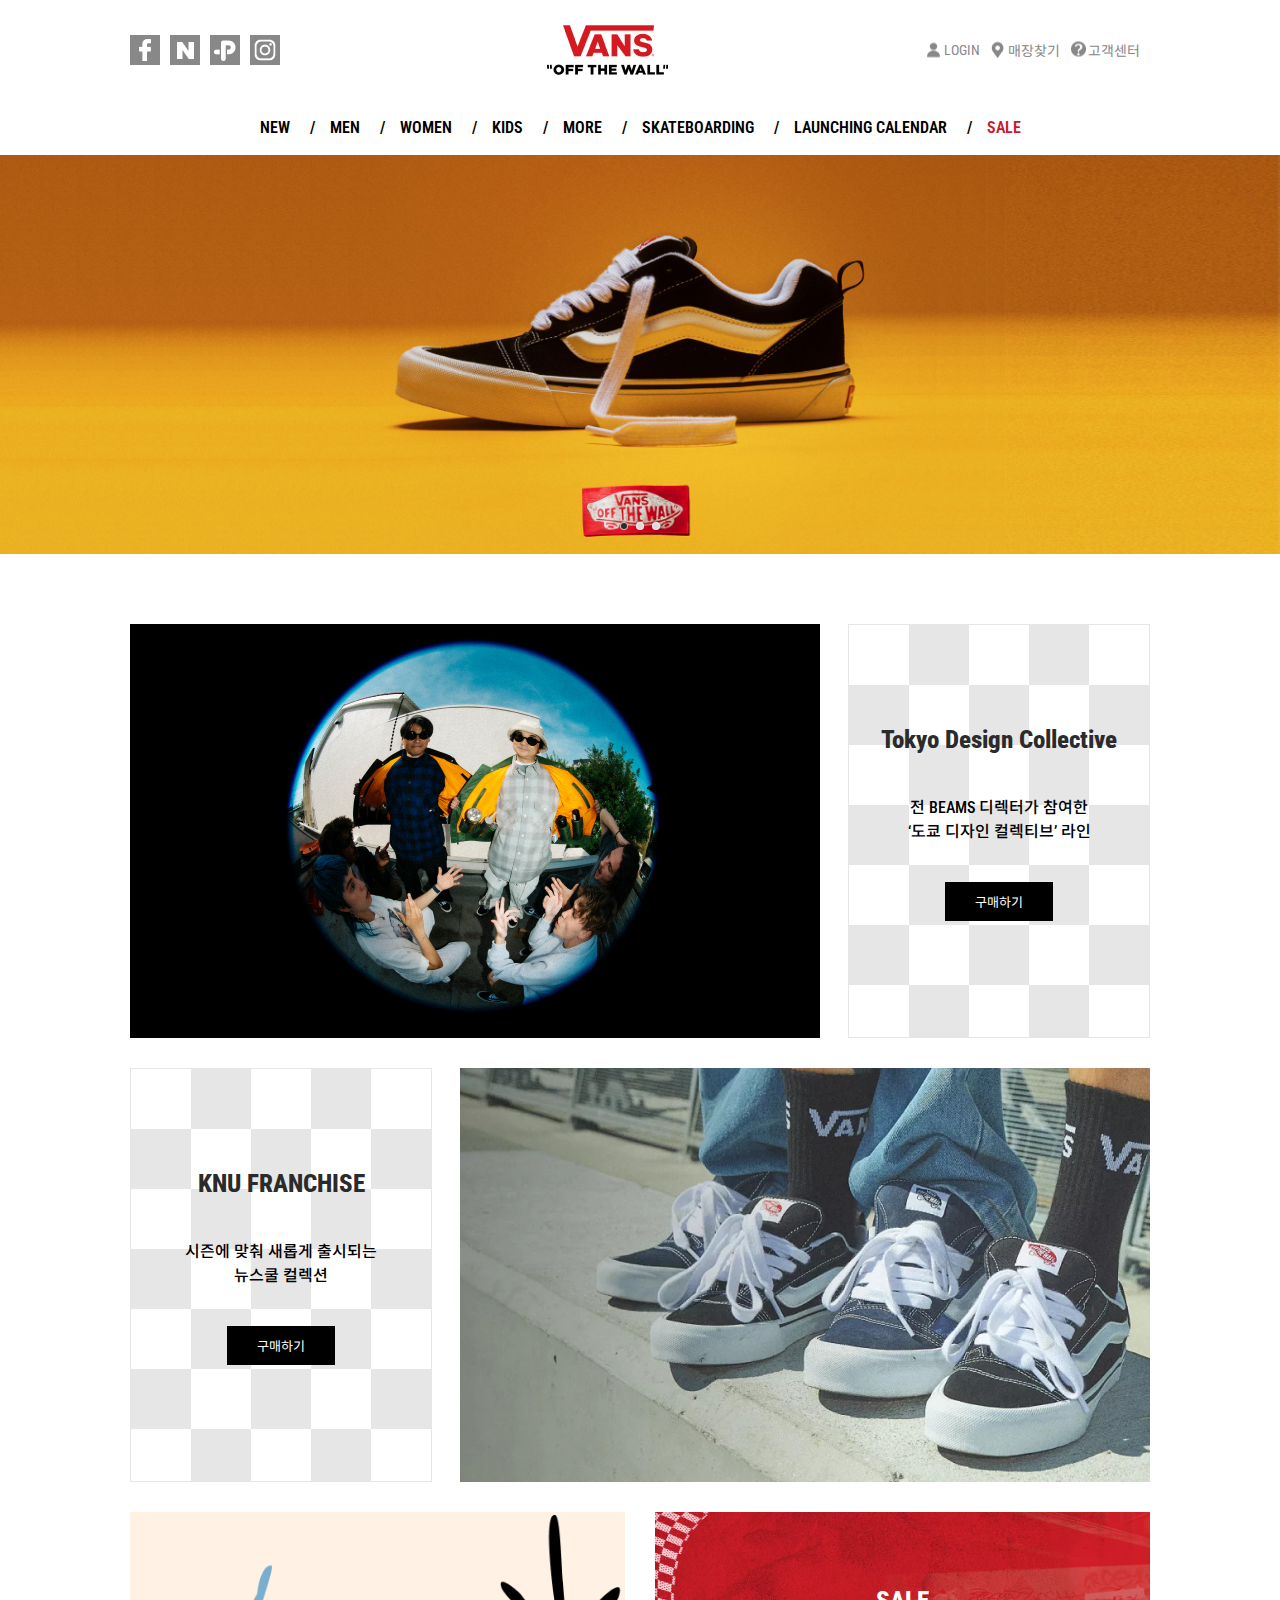
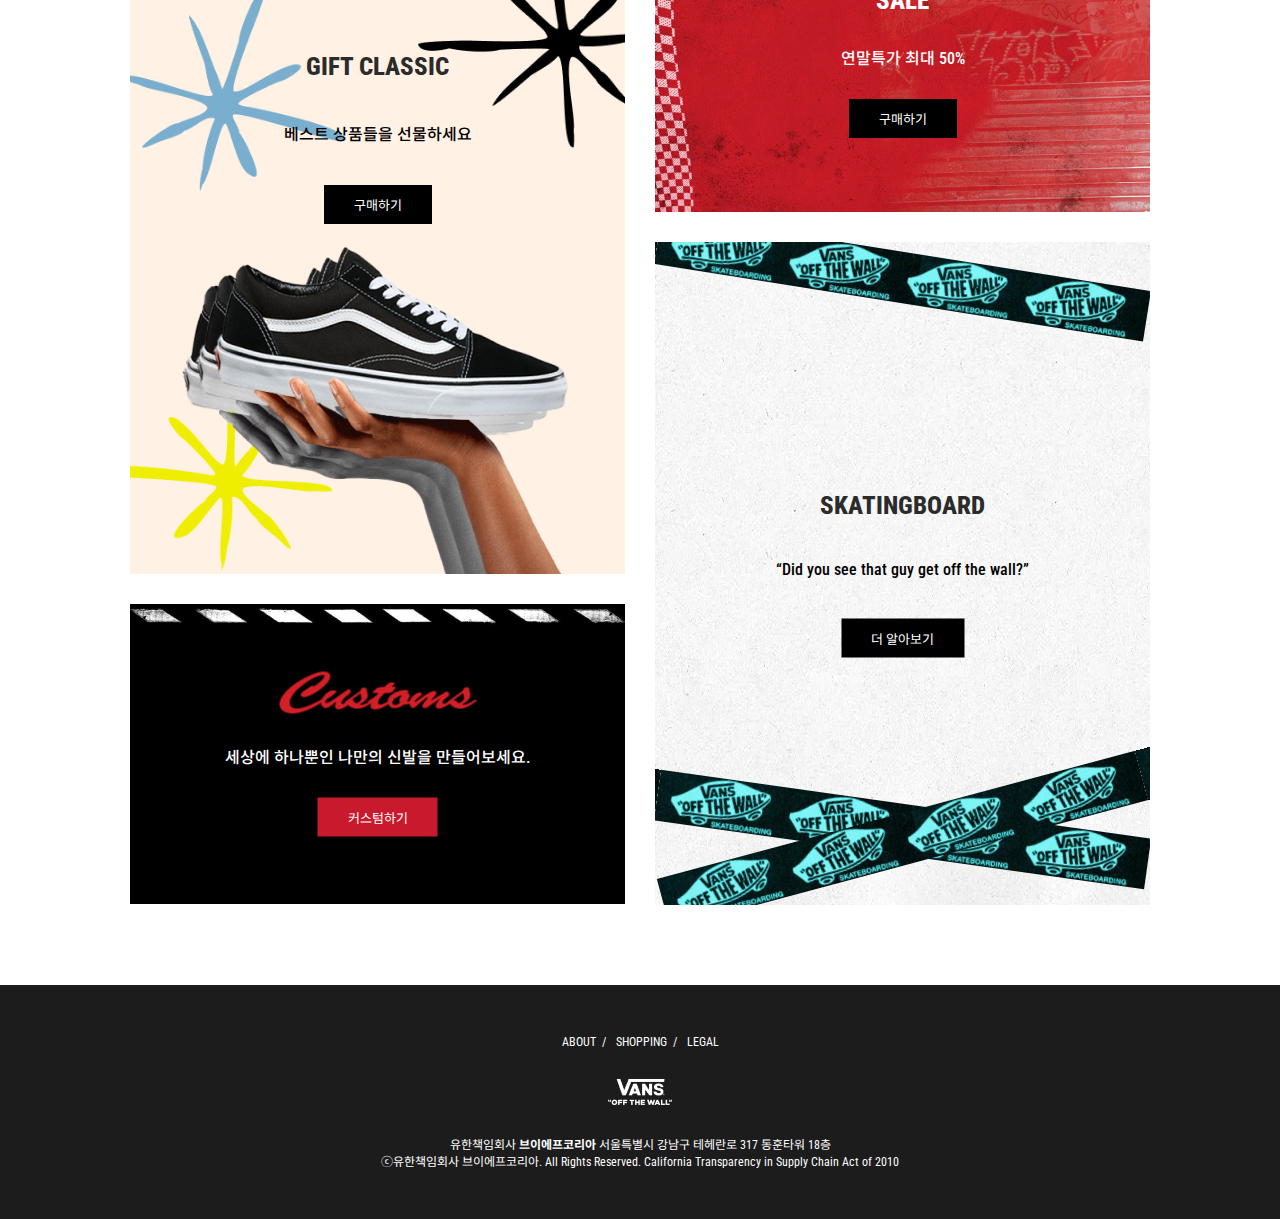
==== vans.html @ 963b0256 "vans/1" ====
<!DOCTYPE html>
<html lang="en">
<head>
<meta charset="UTF-8">
<meta name="viewport" content="width=device-width, initial-scale=1.0">
<title>VANS</title>
<link rel="stylesheet" href="https://fonts.googleapis.com/css2?family=Noto+Sans+KR:wght@400;500;600&display=swap">
<link rel="stylesheet" href="https://fonts.googleapis.com/css2?family=Roboto+Condensed:wght@400;500;700;800&display=swap" >
<link rel="stylesheet" href="https://cdn.jsdelivr.net/npm/swiper@11/swiper-bundle.min.css" />

<link rel="stylesheet" href="css/vans.css">

<script src="https://cdn.jsdelivr.net/npm/swiper@11/swiper-bundle.min.js"></script>
<script src="https://code.jquery.com/jquery-1.12.4.min.js"></script>
<script>
$(function(){
    const mainSwiper = new Swiper(".mainSwiper", {
        navigation: {
        nextEl: ".swiper-button-next",
        prevEl: ".swiper-button-prev"
        },
        pagination: {
        el: ".swiper-pagination",
        }
    });
    const subSwiper = new Swiper(".subSwiper", {
        loop: true,
        loopAdditionalSlides: 1,
        slidesPerView: 1,
        centeredSlides: true,
        autoplay: {
            delay: 0
        },
        speed: 6000,
    });

    $("#gnb .gnb_inner > ul > li").hover(function(){
    if($(this).children().length == 2) {
        $("#gnb .gnb_inner > ul > li").removeClass("on");
        $(this).addClass("on");
        $("#gnb .gnb_inner > ul > li").removeClass("active");
        $(this).addClass("active");
        $("#gnb .dum").addClass("active");
    }
    else {
        $("#gnb .gnb_inner > ul > li").removeClass("on");
        $(this).addClass("on");
        $("#gnb .dum").removeClass("active");
    }
    },
    function(){
        $(this).removeClass("on");
        $(this).removeClass("active");
        $("#gnb .dum").removeClass("active");
    });
    $("#gnb .gnb_inner > ul > li > a").focusin(function(){
        if($(this).next().length == 1){
            $("#gnb .gnb_inner > ul > li").removeClass("on");
            $(this).parent().addClass("on");

            $("#gnb .gnb_inner > ul > li").removeClass("active");
            $(this).parent().addClass("active");
            $("#gnb .dum").addClass("active");
        }
        else {
            $("#gnb .gnb_inner > ul > li").removeClass("active");
            $(this).parent().addClass("active");
            // $("#gnb .gnb_inner > ul > li").removeClass("active");
            $("#gnb .dum").removeClass("active");      
        }
    });

    $("#gnb ul ul.twoDepth li:last-child ul.threeDepth li:last-child").focusout(function(){
    if($("#gnb .gnb_inner > ul > li > a").next().length == 1) {
        $("#gnb .gnb_inner > ul > li").removeClass("active");
        $("#gnb .gnb_inner > ul > li").removeClass("on");
    }
    else {
        $("#gnb .gnb_inner > ul > li").removeClass("on");
    }
    });
    $("#gnb li ul.twoDepth li a").focusin(function(){
        $(this).parent().addClass("on");
    });
    $("#gnb li ul.threeDepth li:last-child a").focusout(function(){
        $("#gnb li ul.twoDepth li").removeClass("on");
    });
});
</script>
</head>
<body>
<div class="container">
    <div id="header">
        <div class="header_top">
            <div class="sns">
                <ul>
                    <li><a href="" class="facebook"><img src="images/facebook_ico.png" alt="facebook"></a></li>
                    <li><a href="" class="naver"><img src="images/naver_ico.png" alt="naver"></a></li>
                    <li><a href="" class="kakao"><img src="images/kakao_ico.png" alt="kakaoplus"></a></li>
                    <li><a href="" class="instagram"><img src="images/instagram_ico.png" alt="instagram"></a></li>
                </ul>
            </div>
            <h1><a href="" class="logo"><img src="images/logo_main.png" alt="vans"></a></h1>
            <div class="utils">
                <ul>
                    <li><a href="" class="login">LOGIN</a></li>
                    <li><a href="" class="location">매장찾기</a></li>
                    <li><a href="" class="service">고객센터</a></li>
                </ul>
            </div>
        </div>
    </div>
        <nav id="gnb">
            <div class="gnb_inner">
            <div class="dum"></div>
                <ul> <!--1depth-->
                    <li><a href="">NEW</a>
                        <ul class="twoDepth"> <!--2depth-->
                            <li>
                                <a href=""><span>NEW</span></a>
                                <ul class="threeDepth"> <!--3depth-->
                                    <li><a href="">NEW</a></li>
                                    <li><a href="">신발 신상품</a></li>
                                    <li><a href="">의류 신상품</a></li>
                                    <li><a href="">액세서리 신상품</a></li>
                                    <li><a href="">키즈신상품</a></li>
                                </ul>
                            </li>
                            <li>
                                <a href=""><span>COLLECTION</span></a>
                                <ul class="threeDepth">
                                    <li><a href="">신년 특가 최대 72%</a></li>
                                    <li><a href="">Tokyo Design Collective</a></li>
                                    <li><a href="">VANS x NBHD</a></li>
                                    <li><a href="">겨울 신발 제품</a></li>
                                    <li><a href="">우수한 보온&방수 기능, MTE-3</a></li>
                                </ul>
                            </li>
                            <li>
                                <a href=""><span>CUSTOMS</span></a>
                                <ul class="threeDepth">
                                    <li><a href="">DISNEY X VANS</a></li>
                                    <li><a href="">PINK VIBE</a></li>
                                    <li><a href="">NEW SEASON, NEW SWATCH</a></li>
                                </ul>
                            </li>
                            
                        </ul>
                    </li>
                    <li>
                        <a href="">MEN</a>
                                <ul class="twoDepth"> <!--2depth-->
                                    <li>
                                        <a href=""><span>신발</span></a>
                                        <ul class="threeDepth"> <!--3depth-->
                                            <li><a href="">전체보기</a></li>
                                            <li><a href="">코어클래식</a></li>
                                            <li><a href="">클래식</a></li>
                                            <li><a href="">스케이트 슈즈</a></li>
                                            <li><a href="">클래식플러스</a></li>
                                            <li><a href="">서프</a></li>
                                            <li><a href="">VAULT</a></li>
                                            <li><a href="">스노우</a></li>
                                        </ul>
                                    </li>
                                    <li>
                                        <a href=""><span>의류</span></a>
                                        <ul class="threeDepth">
                                            <li><a href="">전체보기</a></li>
                                            <li><a href="">탑 & 티셔츠</a></li>
                                            <li><a href="">플리스</a></li>
                                            <li><a href="">아우터</a></li>
                                            <li><a href="">하의</a></li>
                                        </ul>
                                    </li>
                                    <li>
                                        <a href=""><span>액세서리</span></a>
                                        <ul class="threeDepth">
                                            <li><a href="">전체보기</a></li>
                                            <li><a href="">모자</a></li>
                                            <li><a href="">가방</a></li>
                                            <li><a href="">양말</a></li>
                                            <li><a href="">기타</a></li>
                                        </ul>
                                    </li>
                                    <li>
                                        <a href=""><span>WHAT'S HOT</span></a>
                                        <ul class="threeDepth">
                                            <li><a href="">베스트 셀러</a></li>
                                            <li><a href="">뉴 스쿨 & 뉴 슬립</a></li>
                                            <li><a href="">울트라레인지</a></li>
                                            <li><a href="">컴피쿠시</a></li>
                                            <li><a href="">온라인 단독</a></li>
                                            <li><a href="">컬러 띠어리 컬렉션</a></li>
                                        </ul>
                                    </li>
                                </ul>
                    </li>
                    <li><a href="">WOMEN</a>
                                <ul class="twoDepth"> <!--2depth-->
                                    <li>
                                        <a href=""><span>신발</span></a>
                                        <ul class="threeDepth"> <!--3depth-->
                                            <li><a href="">전체보기</a></li>
                                            <li><a href="">코어클래식</a></li>
                                            <li><a href="">클래식</a></li>
                                            <li><a href="">스케이트 슈즈</a></li>
                                            <li><a href="">클래식플러스</a></li>
                                            <li><a href="">서프</a></li>
                                            <li><a href="">VAULT</a></li>
                                            <li><a href="">스노우</a></li>
                                        </ul>
                                    </li>
                                    <li>
                                        <a href=""><span>의류</span></a>
                                        <ul class="threeDepth">
                                            <li><a href="">전체보기</a></li>
                                            <li><a href="">탑 & 티셔츠</a></li>
                                            <li><a href="">플리스</a></li>
                                            <li><a href="">아우터</a></li>
                                            <li><a href="">하의</a></li>
                                            <li><a href="">원피스 & 스커트</a></li>
                                        </ul>
                                    </li>
                                    <li>
                                        <a href=""><span>액세서리</span></a>
                                        <ul class="threeDepth">
                                            <li><a href="">전체보기</a></li>
                                            <li><a href="">모자</a></li>
                                            <li><a href="">가방</a></li>
                                            <li><a href="">양말</a></li>
                                            <li><a href="">기타</a></li>
                                        </ul>
                                    </li>
                                    <li>
                                        <a href=""><span>WHAT'S HOT</span></a>
                                        <ul class="threeDepth">
                                            <li><a href="">베스트 셀러</a></li>
                                            <li><a href="">뉴 스쿨 & 뉴 슬립</a></li>
                                            <li><a href="">울트라레인지</a></li>
                                            <li><a href="">컴피쿠시</a></li>
                                            <li><a href="">온라인 단독</a></li>
                                            <li><a href="">컬러 띠어리 컬렉션</a></li>
                                        </ul>
                                    </li>
                                </ul>

                    </li>
                    <li><a href="">KIDS</a>
                                <ul class="twoDepth"> <!--2depth-->
                                    <li>
                                        <a href=""><span>신발</span></a>
                                        <ul class="threeDepth"> <!--3depth-->
                                            <li><a href="">전체보기</a></li>
                                            <li><a href="">토들러</a></li>
                                            <li><a href="">키즈</a></li>
                                            <li><a href="">베스트 셀러</a></li>
                                        </ul>
                                    </li>
                                    <li>
                                        <a href=""><span>의류</span></a>
                                        <ul class="threeDepth">
                                            <li><a href="">전체보기</a></li>
                                            <li><a href="">보이즈 & 걸즈</a></li>
                                            <li><a href="">키즈</a></li>
                                        </ul>
                                    </li>
                                    <li>
                                        <a href=""><span>액세서리</span></a>
                                        <ul class="threeDepth">
                                            <li><a href="">전체보기</a></li>
                                            <li><a href="">모자</a></li>
                                            <li><a href="">양말</a></li>
                                        </ul>
                                    </li>
                                    <li>
                                        <a href=""><span>CUSTOMS</span></a>
                                        <ul class="threeDepth">
                                            <li><a href="">커스텀 하기</a></li>
                                        </ul>
                                    </li>
                                </ul>
                    </li>
                    <li><a href="">MORE</a>

                                <ul class="twoDepth"> <!--2depth-->
                                    <li>
                                        <a href=""><span>CUSTOMS</span></a>
                                        <ul class="threeDepth"> <!--3depth-->
                                            <li><a href="">나만의 신발 만들기</a></li>
                                            <li><a href="">어센틱 커스텀</a></li>
                                            <li><a href="">슬립온 커스텀</a></li>
                                            <li><a href="">올드스쿨 커스텀</a></li>
                                            <li><a href="">에라 커스텀</a></li>
                                            <li><a href="">스케이트-하이 커스텀</a></li>
                                        </ul>
                                    </li>
                                    <li>
                                        <a href=""><span>FEATURED</span></a>
                                        <ul class="threeDepth">
                                            <li><a href="">DISNEY X VANS</a></li>
                                            <li><a href="">PINK VIBE</a></li>
                                            <li><a href="">NEW SEASON, NEW SWATCH</a></li>
                                        </ul>
                                    </li>
                                </ul>
                    </li>
                    <li><a href="">SKATEBOARDING</a></li>
                    <li><a href="">LAUNCHING CALENDAR</a></li>
                    <li><a href="" ><span>SALE</span></a></li>
                </ul>
            </div>
        </nav>


    <!-- slider -->
    <div id="main_slider">
        <div class="main_slider mainSwiper">
            <div class="swiper-wrapper">
                <div class="swiper-slide"><img src="images/slider1.png" alt=""></div>
                <div class="swiper-slide"><img src="images/slider2.png" alt=""></div>
                <div class="swiper-slide"><img src="images/slider3.png" alt=""></div>
            </div>
        <div class="swiper-pagination"></div>
        <div class="swiper-button-next"></div>
        <div class="swiper-button-prev"></div>
        </div>
    </div>

    <div id="section">
        <div class="sec_top">
            <a href="" class="img"><img src="images/tdc_pic.png" alt="tokyo_design_collective"></a>
            <a href="" class="text">
                <div class="inner">
                    <h4>Tokyo Design Collective</h4>
                    <p>전 BEAMS 디렉터가 참여한 <br> ‘도쿄 디자인 컬렉티브’ 라인</p>
                    <span class="btn">구매하기</span>
                </div>
            </a>
        </div>

        <div class="sec_mid">
            <a href="" class="text">
                <div class="inner">
                    <h4>KNU FRANCHISE</h4>
                    <p>시즌에 맞춰 새롭게 출시되는<br>
                        뉴스쿨 컬렉션</p>
                    <span class="btn">구매하기</span>
                </div>
            </a>
            <a href="" class="img"><img src="images/knu_pic.png" alt="KNU_FRANCHISE"></a>
        </div>

        <div class="sec_bottom">
            <div class="sec_bottom_left">
                <a href="" class="left_top">
                    <img class="gift" src="images/gift_bg.png" alt="">
                        <div class="decoration">
                            <img class="star1" src="images/star1.png" alt="">
                            <img class="star2" src="images/star2.png" alt="">
                            <img class="star3" src="images/star3.png" alt="">
                            <img class="shoes" src="images/gift_shoes.png" alt="">                            
                        </div>
                    <div class="text">
                        <h4>GIFT CLASSIC</h4>
                        <p>베스트 상품들을 선물하세요</p>
                        <span class="btn">구매하기</span>
                    </div>
                </a>
                <a href="" class="left_bottom">
                        <img src="images/custom_bg.png" alt="">
                            
                        <div class="text">
                            <img class="logo" src="images/custom_logo.png" alt="custom">
                            <p>세상에 하나뿐인 나만의 신발을 만들어보세요.</p>
                            <span class="btn">커스텀하기<img src="images/custom_ico.png" alt=""></span>
                        </div>
                </a>
                </div>
            <div class="sec_bottom_right">
                <a href="" class="right_top">
                    <div class="sale">
                    <img src="images/sale_bg.png" alt="">
                    <div class="text">
                        <h4>SALE</h4>
                        <p>연말특가 최대 50%</p>
                        <span class="btn">구매하기</span>
                    </div>
                </div>
                </a>
                <a href="" class="right_bottom">
                    <div id="sub_slider">
                        <img src="images/skatingboard_bg.png" alt="">
                        <div class="test1">
                        <div class="sub_slider subSwiper">
                            <div class="swiper-wrapper">
                                <div class="swiper-slide"><img src="images/skatingboard_line.png" alt=""></div>
                                <div class="swiper-slide"><img src="images/skatingboard_line.png" alt=""></div>
                                <div class="swiper-slide"><img src="images/skatingboard_line.png" alt=""></div>
                            </div>
                        </div>
                        </div>
                        <div class="test2">
                            <div class="sub_slider subSwiper">
                                <div class="swiper-wrapper">
                                    <div class="swiper-slide"><img src="images/skatingboard_line.png" alt=""></div>
                                    <div class="swiper-slide"><img src="images/skatingboard_line.png" alt=""></div>
                                    <div class="swiper-slide"><img src="images/skatingboard_line.png" alt=""></div>
                                </div>
                            </div>
                            </div>
                    
                        <div class="test3">
                            <div dir="rtl" class="sub_slider subSwiper">
                                <div class="swiper-wrapper">
                                    <div class="swiper-slide"><img src="images/skatingboard_line.png" alt=""></div>
                                    <div class="swiper-slide"><img src="images/skatingboard_line.png" alt=""></div>
                                    <div class="swiper-slide"><img src="images/skatingboard_line.png" alt=""></div>
                                </div>
                            </div>
                            </div>
                    <div class="text">
                        <h4>SKATINGBOARD</h4>
                        <p>“Did you see that guy get off the wall?”</p>
                        <span class="btn">더 알아보기</span>
                    </div>
                </div>
                </a>
            </div>
        </div>
    </div>
    <div id="footer">
        <div class="footer_inner">
        <nav class="footer">
            <ul>
                <li><a href="">ABOUT</a></li>
                <li><a href="">SHOPPING</a></li>
                <li><a href="">LEGAL</a></li>
            </ul>
        </nav>
        <a href="" class="ft_logo"><img src="images/logo_ft.png" alt="vans"></a>
        <p class="copyright">
            유한책임회사 <span>브이에프코리아</span> 서울특별시 강남구 테헤란로 317 동훈타워 18층 <br>ⓒ유한책임회사 브이에프코리아. All Rights Reserved. California Transparency in Supply Chain Act of 2010
        </p>
    </div>
</div>
</body>
</html>
---- css/vans.css ----
@charset "utf-8";
/* Reset CSS */
body, h1, h2, h3, h4, h5, h6, p, ul, ol, table, dl, dd {
	margin: 0;
	padding: 0;
}
h1 {
	font-size: 16px;
}
a {
	text-decoration: none;
	color: #000;
}
ul,ol {
	list-style: none;
}
img {
	max-width: 100%;
	vertical-align: middle;
	border: none;
}
body {
    font-family: "Roboto Condensed" , "Noto Sans KR" , sans-serif;
}

/*header*/
.container {
	/* overflow-x: hidden; */
	word-break: keep-all;
}
#header {
	max-width: 1020px;
	margin: 0 auto;
}

#header .header_top {
	display: flex;
	justify-content: space-between;
	align-items: center;
	height: 100px;
}

#header .header_top .sns ul {
	display: flex;
	gap: 10px;
}
#header .header_top .sns ul li a {
	display: block;
	background: #888;
	transition: 0.2s;
}
#header .header_top .sns ul li a.facebook:hover {
	background-color: #1877F2;
}
#header .header_top .sns ul li a.naver:hover {
	background-color: #2DB400;
}
#header .header_top .sns ul li a.kakao:hover {
	background-color: #FFE812;
}
#header .header_top .sns ul li a.instagram:hover {
	background: linear-gradient(180deg, #743BCB 0%, #9E2BB5 20%, #C82290 37%, #E6266B 53%, #F13B51 68%, #FB6838 85%, #FDA541 99%, #FDAC42 100%);
}

#header .utils ul {
	display: flex;
	align-items: center;
	gap: 8px;
}
#header .utils ul li a {
	display: block;
	padding: 0 10px;
	/* line-height: 100px; */
	font-size: 0.875em;
	color: #888;
	
}
#header .utils ul li a {
	position: relative;
}
#header .utils ul li a::before {
	position: absolute;
	content: "";
	left: -7px;
	top: 50%;
	transform: translatey(-50%);
	display: block;
	width: 17px;
	height: 17px;
}
#header .utils ul li a.login::before {
	left: -9px;
	background: url(../images/login_ico.png) no-repeat;
}
#header .utils ul li a.location::before {
	background: url(../images/loction_ico.png) no-repeat;

}
#header .utils ul li a.service::before {
	background: url(../images/service_ico.png) no-repeat;

}

#gnb {
	height: 55px;
	z-index: 10;
	white-space: nowrap;
	position: relative;
	/* overflow: hidden; */
}

#gnb .gnb_inner {
	max-width: 1020px;
	margin: 0 auto;
}
#gnb .dum {
	display: none;
	position: absolute;
	left: 0;
	top: 55px;
	width: 100%;
	height: 350px;
	background-color: #000;
	z-index: 2;
}

#gnb .dum.active {
	display: block;
}
#gnb .gnb_inner > ul {
	display: flex;
	position: relative;
	justify-content: center;
}
#gnb .gnb_inner > ul > li > a {
	display: block;
	line-height: 55px;
	padding: 0 20px;
	font-weight: 600;
	position: relative;
}
#gnb .gnb_inner > ul > li > a > span {
	color: #C9192C;
}
#gnb .gnb_inner > ul > li.active > a,
#gnb .gnb_inner > ul > li:hover > a {
	color: #C9192C;
}
#gnb .gnb_inner > ul > li:first-child > a::before {
	display: none;
}
#gnb .gnb_inner > ul > li > a::before {
	position: absolute;
	content: "/";
	left: 0;
	top: 0;
	color: #000;
}
#gnb .gnb_inner > ul > li:nth-child(-n+5).on > a::after {
	position: absolute;
	content: "";
	left: 50%;
	bottom: -5px;
	width: 10px;
	height: 10px;
	background-color: #000;
	transform: translateX(-50%) rotate(45deg);
}
#gnb li ul.twoDepth {
	display: none;
	padding-top: 20px;
	height: 300px;
	position: absolute;
	left: 0;
	z-index: 12;
} 
#gnb li.active ul.twoDepth {
	display: flex;
	justify-content: space-between;
}
#gnb li ul.twoDepth a {
	display: block;
	line-height: 30px;
}
#gnb li ul.twoDepth a:hover,
#gnb li ul.twoDepth a:focus {
	text-decoration: underline;
}
#gnb li ul.twoDepth a span {
	color: #79aecf;
	font-weight: 600;	
}
#gnb li ul.twoDepth li.on a span,
#gnb li ul.twoDepth li:hover a span {
	text-decoration: underline;	
}
#gnb li.active ul.twoDepth li {
	text-align: center;
	padding: 0 20px;
}
#gnb li ul.threeDepth li a {
	color: #fff;
	font-size: 0.8125em;
}

#main_slider .main_slider {
    width: 100%;
    height: 100%;
    overflow: hidden;
    position: relative;
}
#main_slider .swiper-slide {
    text-align: center;
    font-size: 1.125em;
    background: #fff;
    display: flex;
    justify-content: center;
    align-items: center;
}
#main_slider .swiper-slide img {
    display: block;
    width: 100%;
    height: 100%;
    object-fit: cover;
}

#main_slider .main_slider .swiper-button-next {
    right: 10%;
}
#main_slider .main_slider .swiper-button-prev {
    left: 10%;
}
#main_slider .main_slider .swiper-button-next,
#main_slider .main_slider .swiper-button-prev {
	display: none;
    color: #888;
}
/*jquery 넣기*/
#main_slider:hover .main_slider .swiper-button-next,
#main_slider:hover .main_slider .swiper-button-prev {
	display: block;
}
#main_slider .main_slider .swiper-button-next:after,
#main_slider .main_slider .swiper-button-prev:after {
	font-size: 1.5625em;
}

#main_slider .main_slider .swiper-pagination.swiper-pagination-bullets {
	width: auto;
	bottom: 20px;
	left: 50%;
	transform: translateX(-50%);
	z-index: 4;
}
#main_slider .main_slider .swiper-pagination-bullet{
	background-color: #dbdbdb;
	border: 1px solid rgba(255, 255, 255, 0.7);
	box-sizing: border-box;
	opacity: 1;
}
#main_slider .main_slider .swiper-pagination-bullet.swiper-pagination-bullet-active {
	background-color: #2b2b2b;
	/* border: 1px solid #888; */
	box-sizing: border-box;
}

#section {
	margin-top: 70px;
}
#section .sec_top,
#section .sec_mid,
#section .sec_bottom {
	max-width: 1020px;
	margin: 0 auto;	
}
#section a.text {
	padding-top: 100px;
	width: 300px;
	text-align: center;	
	border: 1px solid #e6e6e6;
	background-color: #fff;
	background-image: linear-gradient(45deg, #e6e6e6 25%, transparent 25%, transparent 75%, #E6E6E6 75%, #E6E6E6), linear-gradient(45deg, #E6E6E6 25%, transparent 25%, transparent 75%, #E6E6E6 75%, #E6E6E6);
	background-position: 0 0, 60px 60px;
	background-size: 120px 120px;
}
#section h4 {
	color: #2b2b2b;
	font-weight: 800;
	font-size: 1.5625em;
	padding-bottom: 40px;
}
#section p {
	padding-bottom: 40px;
	font-weight: 500;
}
#section span.btn {
	display: inline-block;
	padding: 10px 30px;
	background-color: #000;
	color: #fff;
	font-size: 0.8125em;
	transition: 0.2s;
}
#section a:hover span.btn {
	background-color: #C9192C;
}
/* #section a.text .inner {
	padding: 116px 20px;
} */
#section .sec_top {
	display: flex;
	justify-content: space-between;
}
#section .sec_top a.img {
	position: relative;
	transition: 0.2s;
}
#section .sec_top a.img:hover::after {
	white-space: nowrap;
	position: absolute;
	content: "Tokyo Design Collective";
	left: 50%;
	top: 50%;
	transform: translate(-50%, -50%);
	padding: 150px 70px;
	font-size: 3.3125em;
    font-weight: 600;
    color: #fff;
    text-shadow: 5px 5px 5px #000;
	box-sizing: border-box;
	backdrop-filter: blur(1px);
}

#section .sec_mid {
	display: flex;
	justify-content: space-between;
	padding: 30px 0;
}
#section .sec_mid a.img {
	position: relative;
	transition: 0.2s;
}
#section .sec_mid a.img:hover::after {
	white-space: nowrap;
	position: absolute;
	content: "KNU FRANCHISE";
	left: 50%;
	top: 50%;
	transform: translate(-50%, -50%);
	padding: 170px 140px;
	font-size: 3.125em;
    font-weight: 600;
    color: #fff;
    text-shadow: 5px 5px 5px #000;
	box-sizing: border-box;
	backdrop-filter: blur(1px);
}

#section .sec_bottom {
	display: flex;
	justify-content: space-between;
}

#section .sec_bottom .sec_bottom_left a.left_top {
	display: block;
	position: relative;
	overflow: hidden;
}
#section .sec_bottom .sec_bottom_left a.left_top .decoration img {
	position: absolute;
	transition: ease-in 0.2s;
}
#section .sec_bottom .sec_bottom_left a.left_top .decoration img.star1 {
	top: 40px;
	left: -20px;
	transform: scale(0.9);
}
#section .sec_bottom .sec_bottom_left a.left_top:hover .decoration img.star1 {
	transform: scale(1) rotate(-10deg);
}
#section .sec_bottom .sec_bottom_left a.left_top .decoration img.star2 {
	bottom: -10px;
	left: -40px;
	transform: scale(0.9);
}
#section .sec_bottom .sec_bottom_left a.left_top:hover .decoration img.star2 {
	transform: scale(1) rotate(10deg);
}
#section .sec_bottom .sec_bottom_left a.left_top .decoration img.star3 {
	top: -10px;
	right: -40px;
	transform: scale(0.9);
}
#section .sec_bottom .sec_bottom_left a.left_top:hover .decoration img.star3 {
	top: -10px;
	right: -40px;
	transform: scale(1.2) rotate(20deg);
}
#section .sec_bottom .sec_bottom_left a.left_top .decoration img.shoes {
	bottom: 0;
	left: 50%;
	transform: translatex(-50%);
}
#section .sec_bottom .sec_bottom_left a.left_top img.gift {
	width: 100%;
	height: 100%;
	object-fit: cover;
}
#section .sec_bottom .sec_bottom_left a.left_top .text {
	position: absolute;
	top: 140px;
	left: 50%;
	transform: translatex(-50%);
	text-align: center;
}

#section .sec_bottom .sec_bottom_left a.left_bottom {
	display: block;
	position: relative;
	margin-top: 30px;
}

#section .sec_bottom .sec_bottom_left a.left_bottom .text {
	position: absolute;
	left: 50%;
	top: 50%;
	transform: translate(-50%, -50%);
	padding: 10px 0;
	color: #fff;
	text-align: center;
	white-space: nowrap;
	transition: all 0.2s;
}
#section .sec_bottom .sec_bottom_left a.left_bottom .text h4 {
	color: #fff;
	padding: 0;
}
#section .sec_bottom .sec_bottom_left a.left_bottom .text p {
	padding: 30px 0;
}

#section .sec_bottom .sec_bottom_left a.left_bottom .text span.btn {
	background-color: #C9192C;
	display: inline-block;
}
#section .sec_bottom .sec_bottom_left a.left_bottom:hover .text span.btn {
	background-color: #fff;
	color: #000;
	font-weight: 500;
}

#section .sec_bottom .sec_bottom_right a.right_bottom {
	display: block;
	position: relative;
}

#section .sec_bottom .sec_bottom_right .right_top .sale {
	position: relative;
}
#section .sec_bottom .sec_bottom_right .right_top .sale .text {
	text-align: center;
	position: absolute;
	left: 50%;
	top: 50%;
	transform: translate(-50%, -50%);
	color: #fff;
}

#section .sec_bottom .sec_bottom_right .right_top .sale .text h4 {
	color: #fff;
	padding: 0;
}
#section .sec_bottom .sec_bottom_right .right_top .sale .text p {
	padding: 30px 0;
}
#section .sec_bottom .sec_bottom_right .right_top .sale .text span {
	background-color: #000;
}
#section .sec_bottom .sec_bottom_right .right_top:hover .sale .text span {
	background-color: #fff;
	color: #000;
	font-weight: 500;
}



#section .sec_bottom .sec_bottom_right a.right_bottom {
	margin-top: 30px;
}
#sub_slider {
	position: relative;
    overflow: hidden;
}
#sub_slider img {
	width: 100%;
	height: 100%;
	object-fit: cover;
}
#sub_slider .test1,
#sub_slider .test2,
#sub_slider .test3 {
	width: 100%;
    height: auto;
    position: absolute;
	left: 0;
}
#sub_slider .test1 {
    top: 10px;
    transform: rotate(9deg);
}
#sub_slider .test2 {
    bottom: 50px;
    transform: rotate(8deg);
}
#sub_slider .test3 {
    bottom: 40px;
    transform: rotate(-15deg);
}

#sub_slider .swiper-slide {
    text-align: center;
    font-size: 1.125em;
    background: #fff;
    display: flex;
    justify-content: center;
    align-items: center;
}
#sub_slider .swiper-wrapper {
    transition-timing-function: linear;
}
#sub_slider .swiper-slide img {
    display: block;
    width: 100%;
    height: 100%;
    object-fit: cover;
}
#sub_slider .text {
    position: absolute;
    left: 50%;
    top: 50%;
	transform: translate(-50%, -50%);
	text-align: center;
	white-space: nowrap;
}
#sub_slider .text span {
	background-color: #000;
}
a.right_bottom:hover #sub_slider .text span {
	background-color: #C9192C;
	color: #fff;
}

#footer {
	margin-top: 80px;
	background-color: #1c1c1c;
}

#footer .footer_inner {
	max-width: 1020px;
	margin: 0 auto;
	padding: 50px 0;
	text-align: center;
}

#footer .footer_inner nav ul {
	display: flex;
	justify-content: center;
}
#footer .footer_inner nav ul li a {
	display: block;
	padding: 0 10px;
	color: #fff;
	font-size: 0.75em;
	position: relative;
}
#footer .footer_inner nav ul li:last-child a::after {
	display: none;
} 
#footer .footer_inner nav ul li a::after {
	position: absolute;
	content: "/";
	right: 0;
	top: 50%;
	transform: translateY(-50%);
}
#footer .footer_inner a.ft_logo {
	display: block;
	padding: 30px 0;
}
#footer .footer_inner p.copyright {
	color: #fff;
	font-size: 0.75em;
}
#footer .footer_inner p.copyright span {
	font-weight: 700;
}
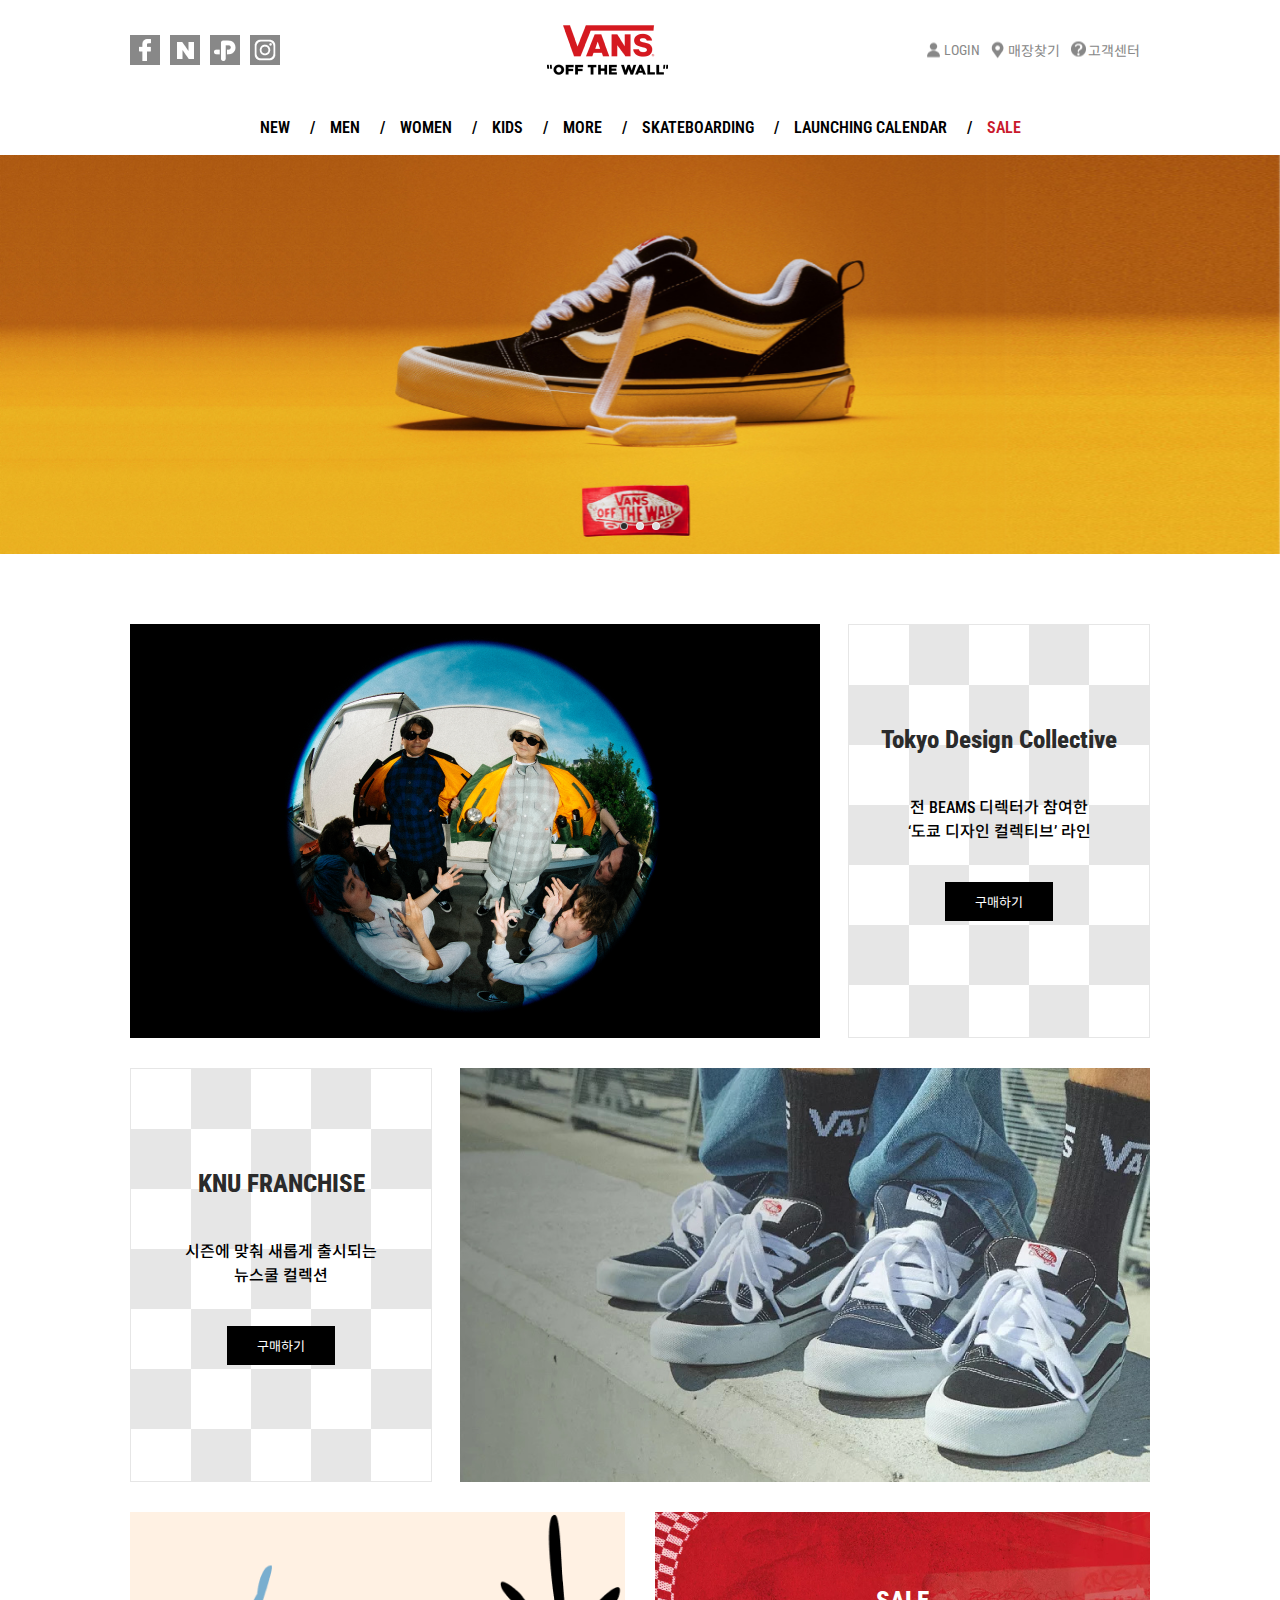
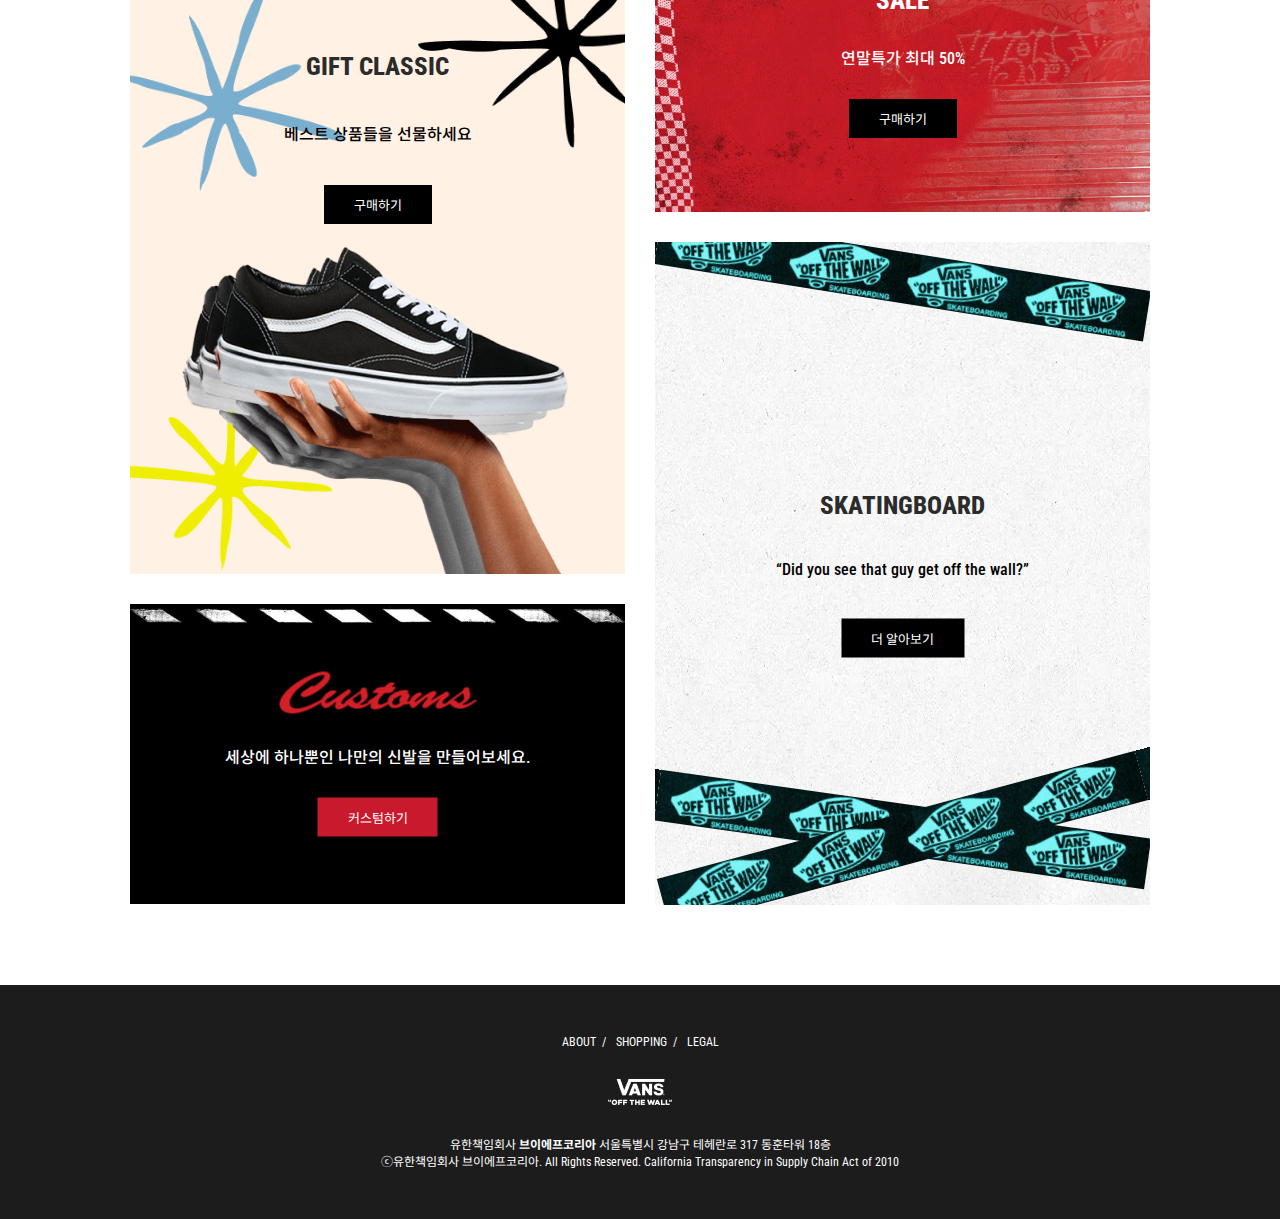
==== commit 2a59a8f9: "vans/2" ====
--- a/vans.html
+++ b/vans.html
@@ -12,81 +12,8 @@
 
 <script src="https://cdn.jsdelivr.net/npm/swiper@11/swiper-bundle.min.js"></script>
 <script src="https://code.jquery.com/jquery-1.12.4.min.js"></script>
-<script>
-$(function(){
-    const mainSwiper = new Swiper(".mainSwiper", {
-        navigation: {
-        nextEl: ".swiper-button-next",
-        prevEl: ".swiper-button-prev"
-        },
-        pagination: {
-        el: ".swiper-pagination",
-        }
-    });
-    const subSwiper = new Swiper(".subSwiper", {
-        loop: true,
-        loopAdditionalSlides: 1,
-        slidesPerView: 1,
-        centeredSlides: true,
-        autoplay: {
-            delay: 0
-        },
-        speed: 6000,
-    });
-
-    $("#gnb .gnb_inner > ul > li").hover(function(){
-    if($(this).children().length == 2) {
-        $("#gnb .gnb_inner > ul > li").removeClass("on");
-        $(this).addClass("on");
-        $("#gnb .gnb_inner > ul > li").removeClass("active");
-        $(this).addClass("active");
-        $("#gnb .dum").addClass("active");
-    }
-    else {
-        $("#gnb .gnb_inner > ul > li").removeClass("on");
-        $(this).addClass("on");
-        $("#gnb .dum").removeClass("active");
-    }
-    },
-    function(){
-        $(this).removeClass("on");
-        $(this).removeClass("active");
-        $("#gnb .dum").removeClass("active");
-    });
-    $("#gnb .gnb_inner > ul > li > a").focusin(function(){
-        if($(this).next().length == 1){
-            $("#gnb .gnb_inner > ul > li").removeClass("on");
-            $(this).parent().addClass("on");
-
-            $("#gnb .gnb_inner > ul > li").removeClass("active");
-            $(this).parent().addClass("active");
-            $("#gnb .dum").addClass("active");
-        }
-        else {
-            $("#gnb .gnb_inner > ul > li").removeClass("active");
-            $(this).parent().addClass("active");
-            // $("#gnb .gnb_inner > ul > li").removeClass("active");
-            $("#gnb .dum").removeClass("active");      
-        }
-    });
-
-    $("#gnb ul ul.twoDepth li:last-child ul.threeDepth li:last-child").focusout(function(){
-    if($("#gnb .gnb_inner > ul > li > a").next().length == 1) {
-        $("#gnb .gnb_inner > ul > li").removeClass("active");
-        $("#gnb .gnb_inner > ul > li").removeClass("on");
-    }
-    else {
-        $("#gnb .gnb_inner > ul > li").removeClass("on");
-    }
-    });
-    $("#gnb li ul.twoDepth li a").focusin(function(){
-        $(this).parent().addClass("on");
-    });
-    $("#gnb li ul.threeDepth li:last-child a").focusout(function(){
-        $("#gnb li ul.twoDepth li").removeClass("on");
-    });
-});
-</script>
+<script src="JS/VANS.js"></script>
+
 </head>
 <body>
 <div class="container">
@@ -367,13 +294,13 @@
                         <span class="btn">구매하기</span>
                     </div>
                 </a>
-                <a href="" class="left_bottom">
+                    <a href="" class="left_bottom">
                         <img src="images/custom_bg.png" alt="">
                             
                         <div class="text">
                             <img class="logo" src="images/custom_logo.png" alt="custom">
                             <p>세상에 하나뿐인 나만의 신발을 만들어보세요.</p>
-                            <span class="btn">커스텀하기<img src="images/custom_ico.png" alt=""></span>
+                            <span class="btn">커스텀하기<img src="images/custom_" alt=""></span>
                         </div>
                 </a>
                 </div>
--- a/css/vans.css
+++ b/css/vans.css
@@ -202,23 +202,21 @@
 	color: #fff;
 	font-size: 0.8125em;
 }
-
+/* #main_slider {
+	height: 560px;
+} */
 #main_slider .main_slider {
     width: 100%;
     height: 100%;
     overflow: hidden;
     position: relative;
 }
-#main_slider .swiper-slide {
-    text-align: center;
-    font-size: 1.125em;
-    background: #fff;
-    display: flex;
-    justify-content: center;
-    align-items: center;
-}
+/* #main_slider .swiper-slide {
+	width: 100%;
+    height: 420px;
+} */
 #main_slider .swiper-slide img {
-    display: block;
+    /* display: block; */
     width: 100%;
     height: 100%;
     object-fit: cover;
